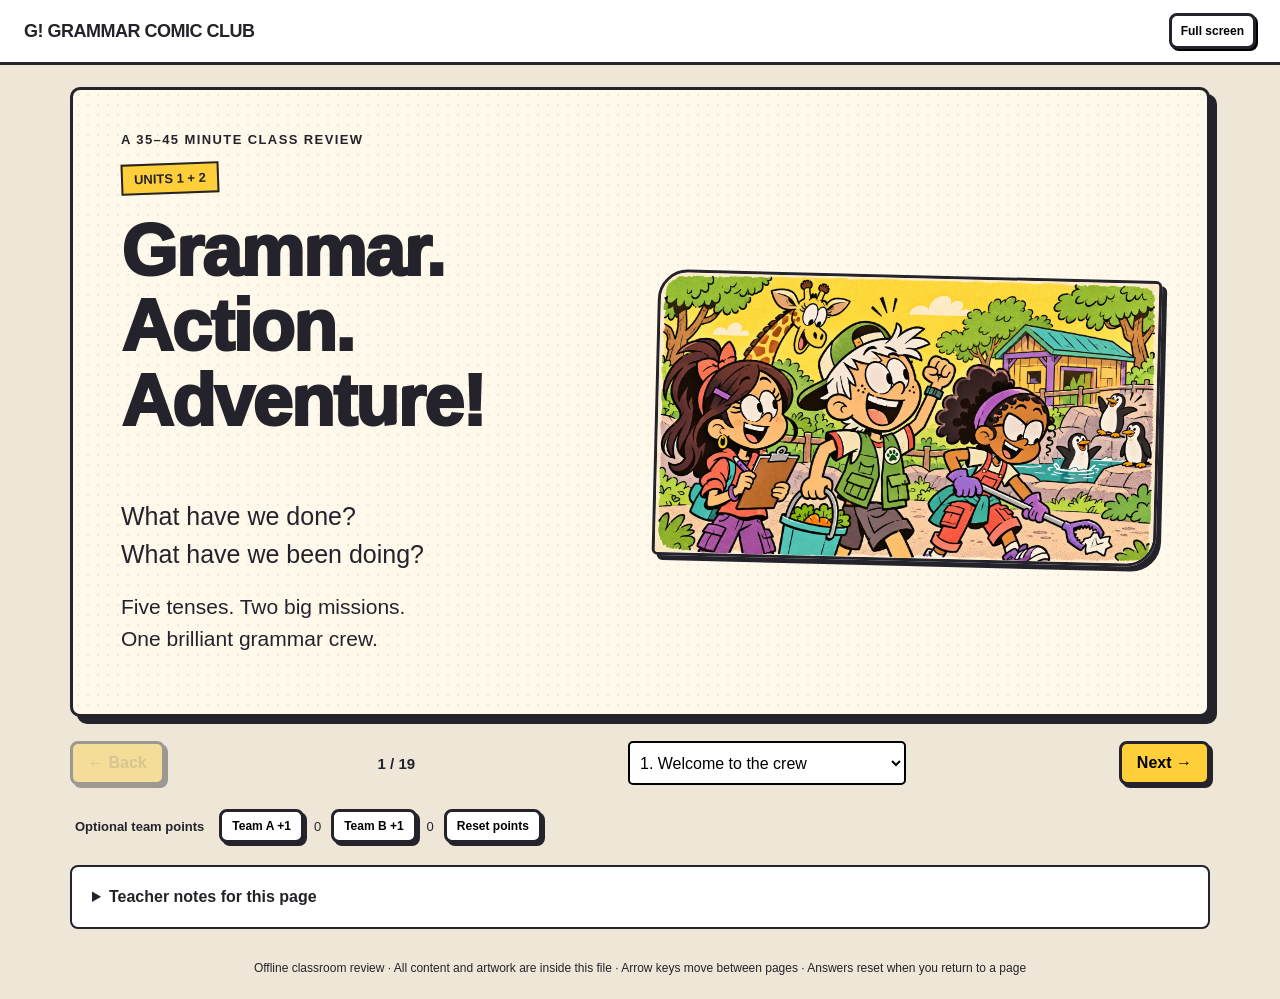
==== grammar-comic-club/review.html @ 866d39f6 "Add Grammar Comic Club with writing corrections and three-level giraffe arcade" ====
<!doctype html><html lang="en"><head><meta charset="utf-8"><meta name="viewport" content="width=device-width,initial-scale=1"><title>Grammar Comic Club • Offline Class Review</title><style>
:root{--ink:#24232b;--paper:#fff9eb;--yellow:#ffcf39;--teal:#70d2cb;--purple:#b69be1;--coral:#fa917d;--green:#bada85}*{box-sizing:border-box}body{margin:0;background:#eee7d8;color:var(--ink);font-family:'Century Gothic','Trebuchet MS',Arial,sans-serif}button,select{font:inherit}button{cursor:pointer;border:3px solid var(--ink);padding:10px 15px;background:white;border-radius:8px;box-shadow:3px 3px 0 var(--ink);font-weight:800;min-height:44px}button:active{transform:translate(2px,2px);box-shadow:none}button:disabled{opacity:.4;cursor:default}button:focus-visible,summary:focus-visible,select:focus-visible{outline:4px solid #345de5;outline-offset:3px}header{display:flex;justify-content:space-between;gap:12px;padding:13px 24px;background:white;border-bottom:3px solid var(--ink);align-items:center}header b{font-size:18px;letter-spacing:-.5px}header .tools{display:flex;gap:8px}header button{font-size:12px;min-height:36px;padding:6px 9px;box-shadow:2px 2px 0}main{max-width:1180px;margin:22px auto;padding:0 20px}.slide{background:var(--paper);min-height:630px;border:3px solid var(--ink);border-radius:10px;box-shadow:7px 7px 0 var(--ink);padding:42px 48px;position:relative;background-image:radial-gradient(#24232b12 .9px,transparent .9px);background-size:10px 10px}h1,h2,h3,p{margin-top:0}h1,h2{font-weight:1000;letter-spacing:-1.7px;line-height:1.04}h1{font-size:72px}h2{font-size:47px;margin-bottom:22px}h3{font-size:23px;line-height:1.2;margin-bottom:12px}p{font-size:21px;line-height:1.5;margin-bottom:18px}.kicker{font-size:13px;letter-spacing:1.4px;font-weight:900;text-transform:uppercase;margin-bottom:16px}.ribbon{display:inline-block;transform:rotate(-2deg);background:var(--yellow);padding:6px 11px;border:2px solid;font-size:13px;font-weight:900;margin-bottom:20px}.lead{font-size:25px;max-width:850px}.two{display:grid;grid-template-columns:1fr 1fr;gap:26px;align-items:start}.cover{display:grid;grid-template-columns:1fr 1fr;gap:30px;align-items:center}.cover img{width:100%;border:3px solid;border-radius:30px 6px 30px 6px;box-shadow:5px 5px 0;transform:rotate(1.4deg)}.box{padding:22px;border:3px solid;border-radius:10px;background:white}.box.teal{background:var(--teal)}.box.purple{background:var(--purple)}.box.yellow{background:var(--yellow)}.box.coral{background:var(--coral)}.box.green{background:var(--green)}.example{font-size:27px;line-height:1.5;background:white;border:3px solid;border-radius:20px 20px 20px 3px;padding:23px;margin:15px 0;box-shadow:4px 4px 0}.example b,mark{background:var(--yellow);color:var(--ink);padding:1px 3px}.formula{font-weight:900;font-size:25px;padding:17px 0;border-bottom:2px solid;margin:5px 0 17px}.prompt{font-size:24px;font-weight:800;line-height:1.4}.muted{font-size:15px;line-height:1.6;color:#514b55}.reveal{margin:16px 0}.model{padding:18px;border:2px solid;background:#e5f3db;font-size:22px;line-height:1.6;margin-top:14px}.hidden{display:none!important}.timeline{display:grid;grid-template-columns:repeat(5,1fr);gap:10px;margin-top:24px}.time{border:3px solid;padding:17px 13px;background:white;border-radius:7px}.time h3{font-size:18px;margin-bottom:15px}.time p{font-size:16px;line-height:1.4;margin-bottom:8px}.time strong{font-size:18px}.table{width:100%;border-collapse:collapse;font-size:19px;background:white;margin-top:20px}.table th,.table td{border:2px solid;padding:12px;text-align:left;line-height:1.4}.table th{background:var(--teal)}.table small{font-size:14px}.row{display:flex;justify-content:space-between;gap:20px;align-items:center;margin:14px 0;padding:15px 20px;background:white;border:2px solid;border-radius:8px;font-size:23px}.timelineLine{border-bottom:5px solid var(--ink);display:flex;justify-content:space-between;padding-bottom:15px;margin:32px 5px 24px;font-size:19px;font-weight:900}.timelineLine .ongoing{background:var(--teal);padding:10px 16px;margin-top:-10px}.options{display:flex;gap:12px;flex-wrap:wrap;margin:16px 0 22px}.options button{font-size:18px}.feedback{font-size:18px;padding:16px;border:2px solid;background:#e5f3db;line-height:1.6}.mini{margin:0 0 20px}.mini .prompt{font-size:21px;margin-bottom:10px}.correct{background:#cee8ae!important;opacity:1!important}.wrong{background:#ffd5ca!important;opacity:1!important}.chips{display:flex;flex-wrap:wrap;gap:9px}.chips button{font-size:19px;background:var(--yellow)}.slot{padding:16px;border:2px dashed;min-height:82px;margin-bottom:15px;display:flex;flex-wrap:wrap;gap:9px;background:white}.slot button{background:var(--teal);font-size:19px}.nav{display:flex;justify-content:space-between;gap:15px;align-items:center;margin:24px 0}.nav .counter{font-size:15px;font-weight:800}.nav select{max-width:310px;min-height:44px;border:2px solid;border-radius:5px;padding:6px;background:white}.nav button{background:var(--yellow)}.notes{margin:0 0 30px;padding:17px 20px;background:white;border:2px solid;border-radius:8px;line-height:1.6}.notes summary{font-weight:800;cursor:pointer}.notes p{font-size:15px;margin:13px 0 0}.scores{display:flex;gap:10px;align-items:center;font-size:13px;margin:10px 0 22px;flex-wrap:wrap}.scores button{font-size:12px;min-height:34px;padding:6px 10px}.scores b{padding:5px}.printnote{font-size:12px;text-align:center;margin-bottom:20px}.tiny{font-size:13px}.tabs{display:flex;gap:10px;margin-bottom:20px;flex-wrap:wrap}.tabs button.active{background:var(--yellow)}@media(max-width:900px){h1{font-size:53px}h2{font-size:39px}.slide{padding:30px;min-height:580px}.timeline{grid-template-columns:1fr 1fr}.cover,.two{grid-template-columns:1fr}.cover img{max-height:280px;object-fit:cover}.nav select{max-width:220px}.table{font-size:16px}.example{font-size:24px}}@media(max-width:550px){header{padding:10px 14px;flex-wrap:wrap}header b{font-size:15px}main{padding:0 12px;margin:15px auto}.slide{padding:25px 20px;min-height:550px}h1{font-size:44px}h2{font-size:33px}p{font-size:18px}.lead{font-size:20px}.formula{font-size:20px}.timeline{grid-template-columns:1fr}.time h3{font-size:20px}.nav{flex-wrap:wrap}.nav select{max-width:100%;width:100%;order:3}.nav .counter{font-size:13px}.table{font-size:13px}.table th,.table td{padding:7px}.example{font-size:21px}.row{font-size:18px;padding:13px}.options button{font-size:16px}}@media(prefers-reduced-motion:reduce){*{scroll-behavior:auto!important}}@media print{header,.nav,.scores,.notes,.printnote,button{display:none!important}body{background:white}.slide{border:0;box-shadow:none;min-height:auto}.hidden{display:block!important}}
</style></head><body><header><b>G! GRAMMAR COMIC CLUB</b><div class="tools"><button id="full">Full screen</button></div></header><main><section id="slide" class="slide" aria-live="polite"></section><nav class="nav" aria-label="Review navigation"><button id="prev">← Back</button><span id="count" class="counter"></span><select id="jump" aria-label="Jump to a review page"></select><button id="next">Next →</button></nav><div class="scores"><b>Optional team points</b><button id="a">Team A +1</button><span id="av">0</span><button id="b">Team B +1</button><span id="bv">0</span><button id="reset">Reset points</button></div><details class="notes"><summary>Teacher notes for this page</summary><p id="teacher"></p></details><p class="printnote">Offline classroom review · All content and artwork are inside this file · Arrow keys move between pages · Answers reset when you return to a page</p></main><script>
const ART='[data-uri]';
const rev=(label,answer)=>`<div class="reveal"><button class="revealbtn">${label}</button><div class="model hidden">${answer}</div></div>`;
const quiz=(id,prompt,opts,answer,why)=>`<div class="mini" data-answer="${answer}"><p class="prompt">${prompt}</p><div class="options">${opts.map((v,i)=>`<button data-q="${id}" data-i="${i}">${v}</button>`).join('')}</div><div class="feedback hidden">${why}</div></div>`;
const PAGES=[
 {title:'Welcome to the crew',label:'A 35–45 minute class review',html:`<div class="cover"><div><span class="ribbon">UNITS 1 + 2</span><h1>Grammar.<br>Action.<br>Adventure!</h1><p class="lead">What have we done?<br>What have we been doing?</p><p>Five tenses. Two big missions.<br>One brilliant grammar crew.</p></div><img src="${ART}" alt="Cartoon children helping at a zoo"></div>`,note:'Suggested flow: pages 1–5 warm-up (7 min); 6–13 perfect forms and contrasts (13 min); 14–16 team practice (10 min); 17–19 speaking, writing and exit check (10 min). Ask learners to explain choices before revealing. Full screen works where the browser permits it. This file needs no internet, fonts, audio service or installation.'},
 {title:'Five ways to tell the story',label:'Meaning first',html:`<h2>What do you mean?</h2><p class="lead">Choose the message before choosing the verb.</p><div class="timeline"><div class="time" style="background:var(--yellow)"><h3>Simple present</h3><strong>Facts & routines</strong><p>every day<br>usually</p></div><div class="time" style="background:var(--teal)"><h3>Present continuous</h3><strong>Happening now</strong><p>now<br>at the moment</p></div><div class="time" style="background:var(--coral)"><h3>Simple past</h3><strong>A finished past time</strong><p>yesterday<br>last Saturday</p></div><div class="time" style="background:var(--purple)"><h3>Present perfect</h3><strong>Past connected to now</strong><p>experience<br>result / state</p></div><div class="time" style="background:var(--green)"><h3>Present perfect continuous</h3><strong>Activity until now</strong><p>process<br>how long</p></div></div>`,note:'Ask the class to mime “every day”, “right now” and “yesterday”. Explain that time words are clues, not a mechanical tense detector. Both perfect forms connect earlier events or activities to now.'},
 {title:'Every day at the zoo',label:'Simple present',html:`<h2>A routine? Keep it simple.</h2><div class="two"><div><div class="formula">I / you / we / they + base verb<br>He / she / it + verb-s</div><div class="example">Ruby <b>feeds</b> the penguins every morning.</div><p>She <b>doesn’t feed</b> them at night.<br><b>Does</b> she <b>feed</b> them? Yes, she does.</p></div><div class="box yellow"><h3>Your turn</h3><p>Leo / clean the picnic area / every Saturday</p>${rev('Reveal a model','Leo cleans the picnic area every Saturday.')}<p class="muted">Change it into a negative. Then ask a question.</p></div></div>`,note:'Elicit cleans, doesn’t clean, Does Leo clean…? Highlight that the -s moves into does in questions and negatives. Contrast “Pandas eat bamboo” as a fact, not only a routine.'},
 {title:'Look at the volunteers!',label:'Present continuous',html:`<h2>What is happening now?</h2><div class="formula">am / is / are + verb-ing</div><div class="example">They <b>are planting</b> trees right now.</div><div class="two"><div><p>They <b>aren’t taking</b> photos.<br><b>Are</b> they <b>working</b>? Yes, they are.</p></div><div class="box teal"><h3>Act it out!</h3><p>One person mimes an action. Everyone asks a question.</p>${rev('Reveal examples','Are you cleaning the cage?<br>Are you feeding the animals?')}</div></div>`,note:'Use 30 seconds of mime. Listen for missing be: “you feeding” is incomplete. Temporary situations can also use present continuous, but this review focuses on happening now.'},
 {title:'Yesterday’s mission',label:'Simple past',html:`<h2>A finished time in the past.</h2><div class="example">Yesterday, we <b>collected</b> ten bags of litter.<br>Ruby <b>took</b> some photos.</div><div class="two"><div><div class="formula">past form<br>didn’t + base verb<br>Did + subject + base verb?</div><p>Did she <b>take</b> photos?<br>Yes, she did.</p></div><div class="box coral"><h3>Repair the speech!</h3><p>“Did she took photos yesterday?”</p>${rev('Show the repair','Did she <b>take</b> photos yesterday?<br>After did, use the base verb.')}</div></div>`,note:'Ask learners to name finished past times, e.g. yesterday, last year, in 2020. Give two more irregular verbs orally: go/went, write/wrote. Do not imply that every past-tense sentence needs a written time phrase.'},
 {title:'Past connected to now',label:'Present perfect',html:`<h2>What has happened up to now?</h2><div class="formula">have / has + past participle</div><div class="row"><span>Experience</span><b>I have seen a panda.</b></div><div class="row"><span>Result / total</span><b>We have made ten posters.</b></div><div class="row"><span>State until now</span><b>She has been a member for two years.</b></div><p class="muted">We do not name a finished past time for these present-perfect meanings.</p>${rev('Compare with yesterday','I <b>saw</b> a panda yesterday.<br>NOT: I have seen a panda yesterday.')}`,note:'Have learners explain what each sentence tells us now. Experience: it is part of my life. Result: ten posters are available. State: she is still a member. Do not teach “present perfect always means finished”.'},
 {title:'Still busy!',label:'Present perfect continuous',html:`<h2>How long has this been going on?</h2><div class="formula">have / has + been + verb-ing</div><div class="timelineLine"><span>Started at 9:00</span><span class="ongoing">cleaning… cleaning…</span><span>NOW 11:00</span></div><div class="example">We <b>have been cleaning</b> for two hours.<br>We are still cleaning.</div><p>Focus on the <b>activity</b> and its <b>duration</b>.</p>${rev('Ask the question','How long <b>have you been cleaning</b>?')}`,note:'Make a continuous arm movement from nine to now. Students should hear the three-part verb chunk have + been + cleaning. Extension only: it can also describe a recently stopped activity with a visible effect, e.g. “I’m muddy because I’ve been gardening.”'},
 {title:'Result or process?',label:'The perfect-form spotlight',html:`<h2>What are you focusing on?</h2><div class="two"><div class="box purple"><h3>The completed total</h3><div class="example">We <b>have made</b> ten posters.</div><p>How many are finished?<br>Ten!</p></div><div class="box green"><h3>The activity until now</h3><div class="example">We <b>have been making</b> posters for an hour.</div><p>How long have we been busy?<br>An hour!</p></div></div>${rev('A useful exception','“I have worked here for years” and “I have been working here for years” can <b>both</b> be correct. The continuous puts more emphasis on the activity.')}`,note:'This is a contrast in focus, not a universal finished/unfinished rule. Ask students to choose what they would say to report a total and what they would say to explain how they spent the morning.'},
 {title:'For or since?',label:'Duration vs starting point',html:`<h2>How long? From when?</h2><div class="two"><div class="box yellow"><h3>FOR + a period of time</h3><p>for ten minutes<br>for three weeks<br>for five years</p></div><div class="box teal"><h3>SINCE + a starting point</h3><p>since nine o’clock<br>since Monday<br>since 2022</p></div></div><div style="margin-top:23px">${quiz('for1','We have been helping ___ two hours.',['for','since'],0,'Two hours is a duration, so use <b>for</b>.')}${quiz('for2','She has been a member ___ September.',['for','since'],1,'September is the starting point, so use <b>since</b>.')}</div>`,note:'After each choice, require a spoken reason. Then ask for a new example with the other time phrase. Both present perfect and present perfect continuous can use for/since.'},
 {title:'The auxiliary does the work',label:'Questions, negatives and short answers',html:`<h2>Find the helper verb.</h2><table class="table"><thead><tr><th>Statement</th><th>Negative</th><th>Question → short answer</th></tr></thead><tbody><tr><td>She works.</td><td>She <b>doesn’t</b> work.</td><td><b>Does</b> she work? → Yes, she <b>does</b>.</td></tr><tr><td>She is working.</td><td>She <b>isn’t</b> working.</td><td><b>Is</b> she working? → Yes, she <b>is</b>.</td></tr><tr><td>She worked.</td><td>She <b>didn’t</b> work.</td><td><b>Did</b> she work? → Yes, she <b>did</b>.</td></tr><tr><td>She has worked.</td><td>She <b>hasn’t</b> worked.</td><td><b>Has</b> she worked? → Yes, she <b>has</b>.</td></tr><tr><td>She has been working.</td><td>She <b>hasn’t</b> been working.</td><td><b>Has</b> she been working? → Yes, she <b>has</b>.</td></tr></tbody></table>`,note:'Quick call-and-response: say a question, learners give positive and negative short answers. Include Have you been helping? Yes, I have / No, I haven’t. Contractions are welcome. This table uses action verbs; be as the main verb has its own simple-present and simple-past question patterns.'},
 {title:'The irregular toolbox',label:'Base → past → past participle',html:`<h2>Not all verbs add -ed.</h2><table class="table"><tr><th>Base</th><th>Simple past</th><th>Past participle</th></tr><tr><td>see</td><td>saw</td><td>seen</td></tr><tr><td>go</td><td>went</td><td>gone</td></tr><tr><td>take</td><td>took</td><td>taken</td></tr><tr><td>write</td><td>wrote</td><td>written</td></tr><tr><td>feed</td><td>fed</td><td>fed</td></tr><tr><td>do</td><td>did</td><td>done</td></tr><tr><td>be</td><td>was / were</td><td>been</td></tr></table>${rev('Finish two sentences','Yesterday, I <b>took</b> photos.<br>I have <b>taken</b> lots of photos in my life.')}`,note:'Cover the final column with your hand or ask learners to close their eyes and recall. Elicit two more triples from the source topics: sell/sold/sold and eat/ate/eaten. Gone means someone has gone away; been can describe a visit and return.'},
 {title:'One verb, five meanings',label:'The verb clean',html:`<h2>Same action. Different message.</h2><div class="row"><span>I <b>clean</b> the pool every week.</span><span class="tiny">routine</span></div><div class="row"><span>I <b>am cleaning</b> the pool now.</span><span class="tiny">right now</span></div><div class="row"><span>I <b>cleaned</b> the pool yesterday.</span><span class="tiny">finished past time</span></div><div class="row"><span>I <b>have cleaned</b> three pools today.</span><span class="tiny">total up to now</span></div><div class="row"><span>I <b>have been cleaning</b> for two hours.</span><span class="tiny">activity until now</span></div>`,note:'For the fourth sentence, establish that today is not over. Ask learners to choose a new verb and create two contrasting sentences, e.g. write, paint or collect. The fifth sentence does not by itself prove the activity is unfinished; here we are using the continuing scenario.'},
 {title:'Been is not always continuous',label:'A state or an activity?',html:`<h2>Look after “been”.</h2><div class="two"><div class="box purple"><h3>Present perfect</h3><p>I <b>have been a member</b> for two years.</p><p class="muted">A state: I am still a member.<br>No -ing action verb here.</p></div><div class="box green"><h3>Present perfect continuous</h3><p>I <b>have been helping</b> for two hours.</p><p class="muted">An activity: helping.<br>Been + -ing.</p></div></div><div class="example">I <b>have known</b> her for years.<br><span class="muted">We normally do not say “have been knowing”.</span></div>`,note:'This is a crucial checkpoint. Ask which sentence contains been + an -ing action. Other state examples: have had a bike, have liked animals. Avoid the inaccurate rule “for/since always requires the continuous”.'},
 {title:'Time detective',label:'Team challenge 1',html:`<h2>Find the best report.</h2>${quiz('d1','The keepers finished the job last night.',['They have finished it last night.','They finished it last night.'],1,'<b>Last night</b> is a finished past time. Use finished.')}${quiz('d2','The team is still painting. Focus on how long.',['They have been painting for an hour.','They have painted ten finished posters.'],0,'The first sentence describes the continuing activity and its duration. The second describes a completed total.')}${quiz('d3','Ask about an experience, with no finished time.',['Have you ever seen a wild giraffe?','Did you ever saw a wild giraffe?'],0,'<b>Have + subject + past participle</b> asks about experience. After did, the verb would need to be see.')}`,note:'Teams earn one point for the correct answer and a second point for explaining the meaning or form. Ask them to correct the wrong option when possible.'},
 {title:'Comic repair',label:'Team challenge 2',html:`<h2>Fix the broken speech.</h2><div class="two"><div><div class="example">“She have saw a panda.”</div>${rev('Reveal repair 1','She <b>has seen</b> a panda.')}<div class="example">“Did he worked here?”</div>${rev('Reveal repair 2','Did he <b>work</b> here?')}</div><div><div class="example">“We have been help since two hours.”</div>${rev('Reveal repair 3','We have been <b>helping for</b> two hours.')}<p class="muted">More than one thing may need fixing. Explain each change.</p></div></div>`,note:'Give pairs 45 seconds before revealing. Sentence 1: has matches she; seen is the past participle. Sentence 2: base verb after did. Sentence 3: been + -ing; for + duration.'},
 {title:'Sentence studio',label:'Team challenge 3',html:`<h2>Build the question.</h2><p>Ask about an activity continuing until now.</p><div id="builderSlot" class="slot"></div><div id="builderPool" class="chips"></div><div class="options"><button id="buildCheck">Check the question</button><button id="buildReset">Start again</button></div><div id="buildFeedback" class="feedback hidden"></div>`,note:'Target: How long have you been working here? Ask learners to answer truthfully using a different activity: I have been learning English for… The word order question is controlled practice, not free-writing assessment.',builder:true},
 {title:'Interview your partner',label:'Use it in conversation',html:`<h2>Ask. Listen. Follow up.</h2><div class="two"><div class="box purple"><h3>Life experience</h3><p>Have you ever … ?<br>Yes, I have. / No, I haven’t.</p><p>Follow-up:<br>When did you … ?</p>${rev('Reveal a mini-dialogue','A: Have you ever visited a zoo?<br>B: Yes, I have.<br>A: When did you visit?<br>B: I visited last summer.')}</div><div class="box green"><h3>An activity until now</h3><p>What have you been … ?<br>How long have you been … ?</p>${rev('Reveal a model','A: How long have you been learning English?<br>B: I’ve been learning English for five years.')}</div></div>`,note:'Allow two minutes per partner. Listen for meaningful follow-up, the correct auxiliary in short answers, and base forms after did. Students should use their real answers; no need to claim experiences they have not had.'},
 {title:'Write a mission report',label:'From knowing to using',html:`<h2>Four sentences. One story.</h2><p class="lead">Imagine you volunteer at a zoo or help protect your neighbourhood.</p><div class="two"><div class="box yellow"><p>1. Your usual job<br>2. What you are doing now<br>3. A job you finished yesterday<br>4. An activity you started earlier and are still doing</p><p class="muted">Underline each verb group. Explain the tense you chose.</p></div><div><p class="prompt">Write first. Then compare.</p>${rev('Reveal a sample report','I <b>help</b> at the zoo every Saturday.<br>Today, I <b>am cleaning</b> the picnic area.<br>Yesterday, I <b>fed</b> the penguins.<br>I <b>have been working</b> since nine o’clock.')}<p class="muted">Extra challenge: add a completed total using the present perfect.</p></div></div>`,note:'Allow three minutes. Give feedback on one meaning choice and one form, rather than correcting every word. Bonus model: “I have collected ten bottles so far.” This task gives evidence of use beyond selecting answers.'},
 {title:'Exit ticket',label:'Show what you can do',html:`<h2>Your final five.</h2><p class="muted">Write the missing verb group before revealing the answers.</p><p>1. Every morning, she ___ the animals. (feed)</p><p>2. Look! They ___ trees. (plant)</p><p>3. Yesterday, I ___ some photos. (take)</p><p>4. I ___ a panda before. (see)</p><p>5. We are still busy. We ___ for two hours. (work)<br><span class="muted">Focus on the continuing activity.</span></p>${rev('Reveal and explain','1. <b>feeds</b> · routine<br>2. <b>are planting</b> · happening now<br>3. <b>took</b> · finished past time<br>4. <b>have seen</b> · experience<br>5. <b>have been working</b> · activity until now<br><small>“Have worked” can also be grammatical; “have been working” best matches the requested focus.</small>')}`,note:'Collect responses before revealing. Look at the pattern of mistakes, not just a total score. Follow-up: use the matching mobile game mission. The offline review does not record individual results.'}
];
let page=0,points=[0,0];const slide=document.querySelector('#slide');
function show(n){page=Math.max(0,Math.min(n,PAGES.length-1));const p=PAGES[page];slide.innerHTML=`<div class="kicker">${p.label}</div>${p.html}`;document.querySelector('#teacher').textContent=p.note;document.querySelector('#count').textContent=`${page+1} / ${PAGES.length}`;document.querySelector('#jump').value=String(page);document.querySelector('#prev').disabled=page===0;document.querySelector('#next').disabled=page===PAGES.length-1;slide.querySelectorAll('.revealbtn').forEach(b=>b.onclick=()=>{const x=b.nextElementSibling;x.classList.toggle('hidden');b.setAttribute('aria-expanded',String(!x.classList.contains('hidden')));});slide.querySelectorAll('[data-q]').forEach(b=>b.onclick=()=>{const group=b.closest('.mini'),answer=Number(group.dataset.answer);group.querySelectorAll('button').forEach(x=>{x.disabled=true;if(Number(x.dataset.i)===answer)x.classList.add('correct');});if(Number(b.dataset.i)!==answer)b.classList.add('wrong');group.querySelector('.feedback').classList.remove('hidden');});if(p.builder)initBuilder();window.scrollTo(0,0);}
const j=document.querySelector('#jump');j.innerHTML=PAGES.map((p,i)=>`<option value="${i}">${i+1}. ${p.title}</option>`).join('');j.onchange=()=>show(Number(j.value));document.querySelector('#prev').onclick=()=>show(page-1);document.querySelector('#next').onclick=()=>show(page+1);document.querySelector('#full').onclick=()=>{try{if(document.fullscreenElement){document.exitFullscreen?.();}else{const p=document.documentElement.requestFullscreen?.();p?.catch(()=>alert('Full screen is not available. You can still use the review normally.'));}}catch(e){alert('Full screen is not available in this browser.');}};document.addEventListener('keydown',e=>{if(/INPUT|TEXTAREA|SELECT|BUTTON/.test(document.activeElement.tagName))return;if(e.key==='ArrowRight'){e.preventDefault();show(page+1);}if(e.key==='ArrowLeft'){e.preventDefault();show(page-1);}});document.querySelector('#a').onclick=()=>document.querySelector('#av').textContent=++points[0];document.querySelector('#b').onclick=()=>document.querySelector('#bv').textContent=++points[1];document.querySelector('#reset').onclick=()=>{points=[0,0];document.querySelector('#av').textContent=0;document.querySelector('#bv').textContent=0;};
function initBuilder(){const words=['working','How','been','here?','you','long','have'];let selected=[];function draw(){document.querySelector('#builderSlot').innerHTML=selected.map(i=>`<button data-remove="${i}">${words[i]}</button>`).join('');document.querySelector('#builderPool').innerHTML=words.map((w,i)=>selected.includes(i)?'':`<button data-add="${i}">${w}</button>`).join('');slide.querySelectorAll('[data-add]').forEach(b=>b.onclick=()=>{selected.push(Number(b.dataset.add));draw();});slide.querySelectorAll('[data-remove]').forEach(b=>b.onclick=()=>{selected=selected.filter(i=>i!==Number(b.dataset.remove));draw();});document.querySelector('#buildFeedback').classList.add('hidden');}draw();document.querySelector('#buildReset').onclick=()=>{selected=[];draw();};document.querySelector('#buildCheck').onclick=()=>{const correct=selected.map(i=>words[i]).join(' ')==='How long have you been working here?';const f=document.querySelector('#buildFeedback');f.classList.remove('hidden');f.textContent=correct?'Exactly! How long + have + subject + been + -ing.':'Try again: start with How long. Then choose the helper verb, the subject, been, the action and the place.';};}
show(0);
</script></body></html>
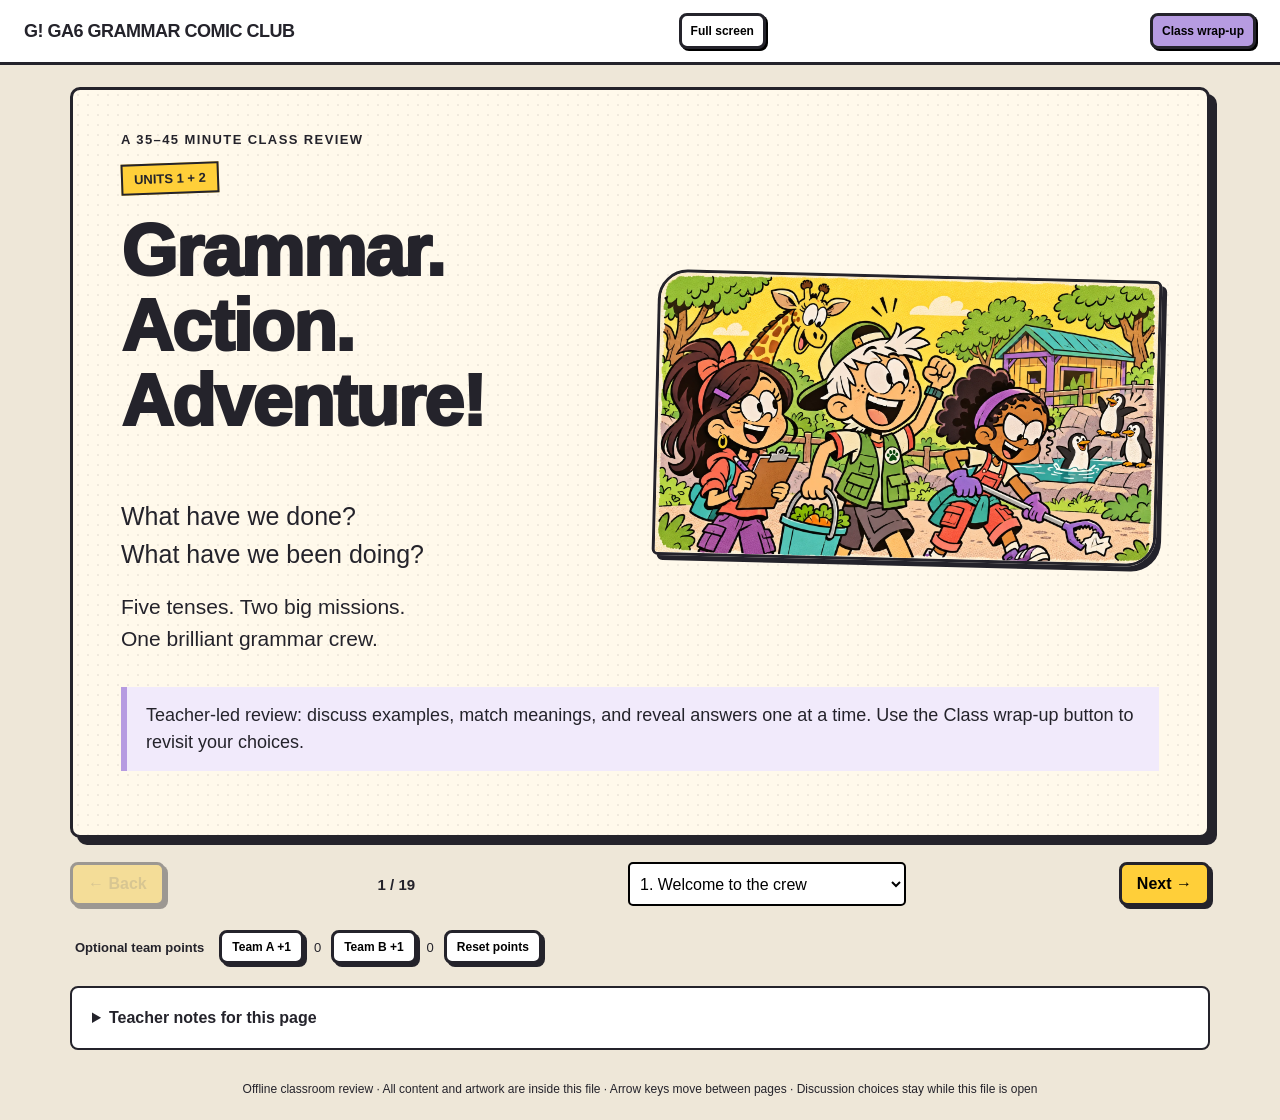
==== commit f3b40eb0: "Make classroom reviews discussion-led with matching and individual answer reveals" ====
--- a/grammar-comic-club/review.html
+++ b/grammar-comic-club/review.html
@@ -1,6 +1,8 @@
-<!doctype html><html lang="en"><head><meta charset="utf-8"><meta name="viewport" content="width=device-width,initial-scale=1"><title>Grammar Comic Club • Offline Class Review</title><style>
+<!doctype html><html lang="en"><head><meta charset="utf-8"><meta name="viewport" content="width=device-width,initial-scale=1"><title>GA6 Interactive Grammar Review • Offline Class Review</title><style>
 :root{--ink:#24232b;--paper:#fff9eb;--yellow:#ffcf39;--teal:#70d2cb;--purple:#b69be1;--coral:#fa917d;--green:#bada85}*{box-sizing:border-box}body{margin:0;background:#eee7d8;color:var(--ink);font-family:'Century Gothic','Trebuchet MS',Arial,sans-serif}button,select{font:inherit}button{cursor:pointer;border:3px solid var(--ink);padding:10px 15px;background:white;border-radius:8px;box-shadow:3px 3px 0 var(--ink);font-weight:800;min-height:44px}button:active{transform:translate(2px,2px);box-shadow:none}button:disabled{opacity:.4;cursor:default}button:focus-visible,summary:focus-visible,select:focus-visible{outline:4px solid #345de5;outline-offset:3px}header{display:flex;justify-content:space-between;gap:12px;padding:13px 24px;background:white;border-bottom:3px solid var(--ink);align-items:center}header b{font-size:18px;letter-spacing:-.5px}header .tools{display:flex;gap:8px}header button{font-size:12px;min-height:36px;padding:6px 9px;box-shadow:2px 2px 0}main{max-width:1180px;margin:22px auto;padding:0 20px}.slide{background:var(--paper);min-height:630px;border:3px solid var(--ink);border-radius:10px;box-shadow:7px 7px 0 var(--ink);padding:42px 48px;position:relative;background-image:radial-gradient(#24232b12 .9px,transparent .9px);background-size:10px 10px}h1,h2,h3,p{margin-top:0}h1,h2{font-weight:1000;letter-spacing:-1.7px;line-height:1.04}h1{font-size:72px}h2{font-size:47px;margin-bottom:22px}h3{font-size:23px;line-height:1.2;margin-bottom:12px}p{font-size:21px;line-height:1.5;margin-bottom:18px}.kicker{font-size:13px;letter-spacing:1.4px;font-weight:900;text-transform:uppercase;margin-bottom:16px}.ribbon{display:inline-block;transform:rotate(-2deg);background:var(--yellow);padding:6px 11px;border:2px solid;font-size:13px;font-weight:900;margin-bottom:20px}.lead{font-size:25px;max-width:850px}.two{display:grid;grid-template-columns:1fr 1fr;gap:26px;align-items:start}.cover{display:grid;grid-template-columns:1fr 1fr;gap:30px;align-items:center}.cover img{width:100%;border:3px solid;border-radius:30px 6px 30px 6px;box-shadow:5px 5px 0;transform:rotate(1.4deg)}.box{padding:22px;border:3px solid;border-radius:10px;background:white}.box.teal{background:var(--teal)}.box.purple{background:var(--purple)}.box.yellow{background:var(--yellow)}.box.coral{background:var(--coral)}.box.green{background:var(--green)}.example{font-size:27px;line-height:1.5;background:white;border:3px solid;border-radius:20px 20px 20px 3px;padding:23px;margin:15px 0;box-shadow:4px 4px 0}.example b,mark{background:var(--yellow);color:var(--ink);padding:1px 3px}.formula{font-weight:900;font-size:25px;padding:17px 0;border-bottom:2px solid;margin:5px 0 17px}.prompt{font-size:24px;font-weight:800;line-height:1.4}.muted{font-size:15px;line-height:1.6;color:#514b55}.reveal{margin:16px 0}.model{padding:18px;border:2px solid;background:#e5f3db;font-size:22px;line-height:1.6;margin-top:14px}.hidden{display:none!important}.timeline{display:grid;grid-template-columns:repeat(5,1fr);gap:10px;margin-top:24px}.time{border:3px solid;padding:17px 13px;background:white;border-radius:7px}.time h3{font-size:18px;margin-bottom:15px}.time p{font-size:16px;line-height:1.4;margin-bottom:8px}.time strong{font-size:18px}.table{width:100%;border-collapse:collapse;font-size:19px;background:white;margin-top:20px}.table th,.table td{border:2px solid;padding:12px;text-align:left;line-height:1.4}.table th{background:var(--teal)}.table small{font-size:14px}.row{display:flex;justify-content:space-between;gap:20px;align-items:center;margin:14px 0;padding:15px 20px;background:white;border:2px solid;border-radius:8px;font-size:23px}.timelineLine{border-bottom:5px solid var(--ink);display:flex;justify-content:space-between;padding-bottom:15px;margin:32px 5px 24px;font-size:19px;font-weight:900}.timelineLine .ongoing{background:var(--teal);padding:10px 16px;margin-top:-10px}.options{display:flex;gap:12px;flex-wrap:wrap;margin:16px 0 22px}.options button{font-size:18px}.feedback{font-size:18px;padding:16px;border:2px solid;background:#e5f3db;line-height:1.6}.mini{margin:0 0 20px}.mini .prompt{font-size:21px;margin-bottom:10px}.correct{background:#cee8ae!important;opacity:1!important}.wrong{background:#ffd5ca!important;opacity:1!important}.chips{display:flex;flex-wrap:wrap;gap:9px}.chips button{font-size:19px;background:var(--yellow)}.slot{padding:16px;border:2px dashed;min-height:82px;margin-bottom:15px;display:flex;flex-wrap:wrap;gap:9px;background:white}.slot button{background:var(--teal);font-size:19px}.nav{display:flex;justify-content:space-between;gap:15px;align-items:center;margin:24px 0}.nav .counter{font-size:15px;font-weight:800}.nav select{max-width:310px;min-height:44px;border:2px solid;border-radius:5px;padding:6px;background:white}.nav button{background:var(--yellow)}.notes{margin:0 0 30px;padding:17px 20px;background:white;border:2px solid;border-radius:8px;line-height:1.6}.notes summary{font-weight:800;cursor:pointer}.notes p{font-size:15px;margin:13px 0 0}.scores{display:flex;gap:10px;align-items:center;font-size:13px;margin:10px 0 22px;flex-wrap:wrap}.scores button{font-size:12px;min-height:34px;padding:6px 10px}.scores b{padding:5px}.printnote{font-size:12px;text-align:center;margin-bottom:20px}.tiny{font-size:13px}.tabs{display:flex;gap:10px;margin-bottom:20px;flex-wrap:wrap}.tabs button.active{background:var(--yellow)}@media(max-width:900px){h1{font-size:53px}h2{font-size:39px}.slide{padding:30px;min-height:580px}.timeline{grid-template-columns:1fr 1fr}.cover,.two{grid-template-columns:1fr}.cover img{max-height:280px;object-fit:cover}.nav select{max-width:220px}.table{font-size:16px}.example{font-size:24px}}@media(max-width:550px){header{padding:10px 14px;flex-wrap:wrap}header b{font-size:15px}main{padding:0 12px;margin:15px auto}.slide{padding:25px 20px;min-height:550px}h1{font-size:44px}h2{font-size:33px}p{font-size:18px}.lead{font-size:20px}.formula{font-size:20px}.timeline{grid-template-columns:1fr}.time h3{font-size:20px}.nav{flex-wrap:wrap}.nav select{max-width:100%;width:100%;order:3}.nav .counter{font-size:13px}.table{font-size:13px}.table th,.table td{padding:7px}.example{font-size:21px}.row{font-size:18px;padding:13px}.options button{font-size:16px}}@media(prefers-reduced-motion:reduce){*{scroll-behavior:auto!important}}@media print{header,.nav,.scores,.notes,.printnote,button{display:none!important}body{background:white}.slide{border:0;box-shadow:none;min-height:auto}.hidden{display:block!important}}
-</style></head><body><header><b>G! GRAMMAR COMIC CLUB</b><div class="tools"><button id="full">Full screen</button></div></header><main><section id="slide" class="slide" aria-live="polite"></section><nav class="nav" aria-label="Review navigation"><button id="prev">← Back</button><span id="count" class="counter"></span><select id="jump" aria-label="Jump to a review page"></select><button id="next">Next →</button></nav><div class="scores"><b>Optional team points</b><button id="a">Team A +1</button><span id="av">0</span><button id="b">Team B +1</button><span id="bv">0</span><button id="reset">Reset points</button></div><details class="notes"><summary>Teacher notes for this page</summary><p id="teacher"></p></details><p class="printnote">Offline classroom review · All content and artwork are inside this file · Arrow keys move between pages · Answers reset when you return to a page</p></main><script>
+.discussion-prompt{font-size:18px;padding:15px 19px;border-left:6px solid #b69be1;background:#f1eafb;line-height:1.5;margin:15px 0 22px}.meaning-categories{display:grid;grid-template-columns:repeat(3,minmax(0,1fr));gap:12px;margin:22px 0}.meaning-categories:has(>:nth-child(5)){grid-template-columns:repeat(5,minmax(0,1fr))}.meaning-categories button{text-align:left;padding:17px 13px;line-height:1.35;background:#ffdc69}.meaning-categories .category-1{background:#8bd5d0}.meaning-categories .category-2{background:#f3a18e}.meaning-categories .category-3{background:#b69be1}.meaning-categories .category-4{background:#bada85}.meaning-categories b{font-size:18px;display:block}.meaning-categories span{display:block;font-size:15px;margin-top:12px;font-weight:400}.meaning-example{border:2px solid #24232b;background:white;border-radius:10px;padding:15px 18px;margin:15px 0;display:grid;grid-template-columns:1fr auto;gap:12px;align-items:center}.choose-example{text-align:left;font-size:22px;line-height:1.4;border:0;box-shadow:none;padding:7px 9px;grid-column:1}.choose-example[aria-pressed=true]{background:#fff1b0;outline:3px solid #24232b}.meaning-choice{font-size:15px;color:#514b55;grid-column:1}.meaning-reveal{grid-column:2;grid-row:1/3;max-width:200px;background:#f0e5ff}.meaning-answer{grid-column:1/-1;background:#e1f0d1;border-top:2px dashed;padding:15px;font-size:21px}.meaning-answer p{font-size:18px;margin:8px 0 0}.discussion-cover{display:inline-block;margin:5px;max-width:100%}.discussion-cover:has(.formula){display:block}.discussion-reveal{font-size:15px;padding:9px 12px;background:#fff0b2;vertical-align:middle}.discussion-cover>*[hidden]{display:none!important}.discussion-cover .formula{display:block}.discussion-cover b:not([hidden]){display:inline-block;margin:0 8px}.discussion-own{border:2px solid;border-radius:10px;padding:16px 20px;background:#e7f1da;margin-top:25px}.discussion-own summary{cursor:pointer;font-size:20px;font-weight:800}.discussion-own p{font-size:19px;margin-top:15px}.discussion-own label{font-size:16px}.discussion-own input{width:21px;height:21px;vertical-align:middle}.mini button[aria-pressed=true]{outline:4px solid #345de5}.mini .discussion-reveal{margin:8px 0 15px}#discussion-summary-panel{padding:28px;border:3px solid;border-radius:12px;background:#fff9eb;margin:28px 0}#discussion-summary-panel article{border:2px solid;background:white;padding:18px;margin:18px 0}#discussion-summary-panel p{font-size:19px}header{flex-wrap:wrap}header #discussion-summary{background:#b69be1}@media(max-width:750px){.meaning-categories,.meaning-categories:has(>:nth-child(5)){grid-template-columns:repeat(2,minmax(0,1fr))}.meaning-example{display:block}.meaning-example>*{margin:8px 0}.meaning-reveal{max-width:none;width:100%}.choose-example{font-size:20px}.meaning-categories b{font-size:16px}}@media(max-width:420px){.meaning-categories,.meaning-categories:has(>:nth-child(5)){grid-template-columns:1fr}.meaning-categories button{padding:12px}.meaning-categories span{margin-top:5px}}
+.meaning-example[hidden]{display:none!important}.example-navigation{display:flex;align-items:center;justify-content:space-between;gap:12px;margin:18px 0;font-size:15px}.example-navigation button{font-size:14px}@media(max-width:500px){.example-navigation{flex-wrap:wrap}}
+</style></head><body><header><b>G! GA6 GRAMMAR COMIC CLUB</b><div class="tools"><button id="full">Full screen</button></div></header><main><section id="slide" class="slide" aria-live="polite"></section><nav class="nav" aria-label="Review navigation"><button id="prev">← Back</button><span id="count" class="counter"></span><select id="jump" aria-label="Jump to a review page"></select><button id="next">Next →</button></nav><div class="scores"><b>Optional team points</b><button id="a">Team A +1</button><span id="av">0</span><button id="b">Team B +1</button><span id="bv">0</span><button id="reset">Reset points</button></div><details class="notes"><summary>Teacher notes for this page</summary><p id="teacher"></p></details><p class="printnote">Offline classroom review · All content and artwork are inside this file · Arrow keys move between pages · Discussion choices stay while this file is open</p></main><script>
 const ART='[data-uri]